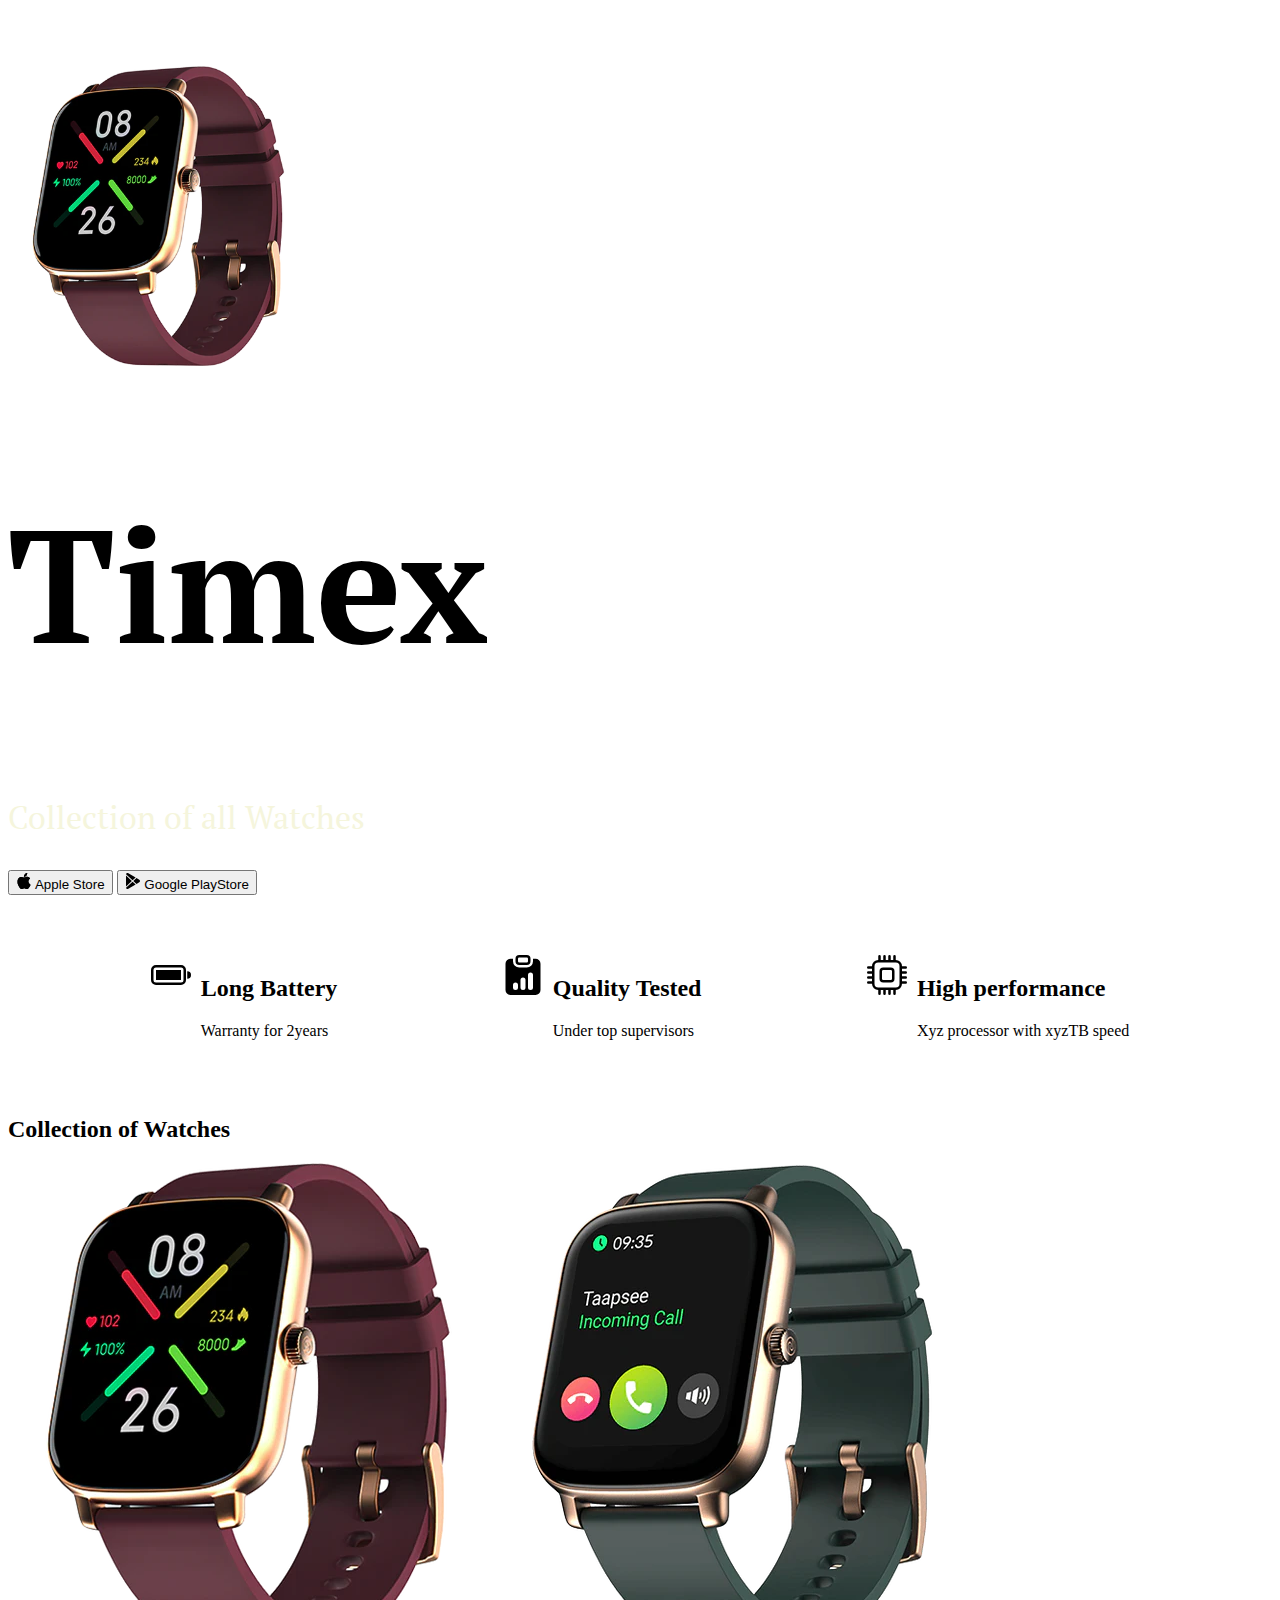
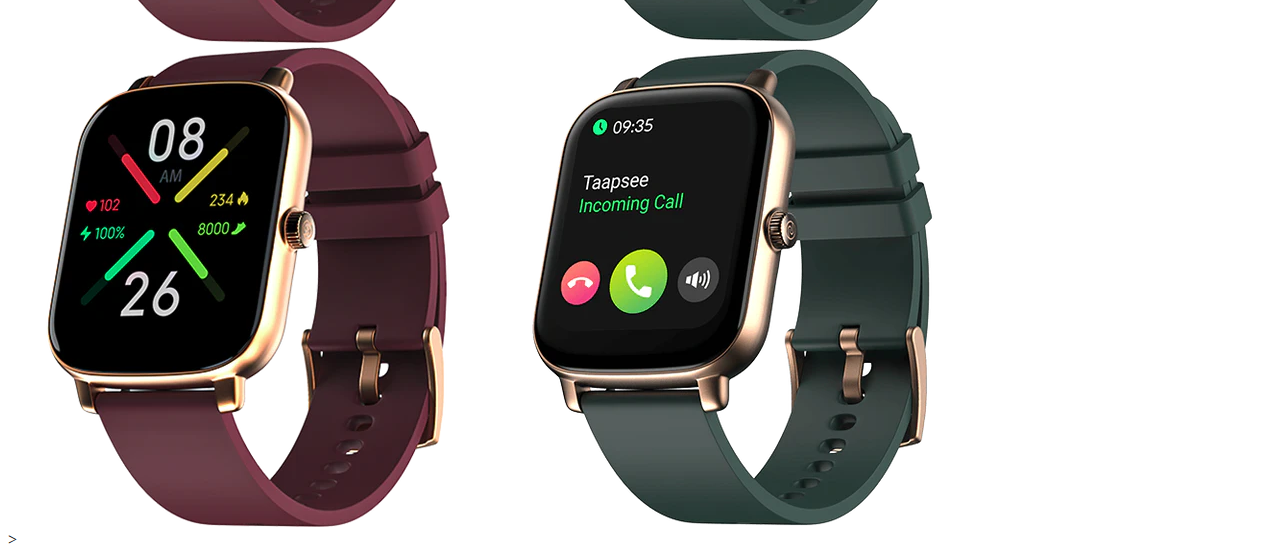
==== index.html @ 405e606c "Add files via upload" ====
<!DOCTYPE html>
<html lang="en">

<head>
  <meta charset="UTF-8">
  <meta name="viewport" content="width=device-width, initial-scale=1.0">
  <title>E-mart-Home</title>
  <style>
    .navigation-container{
        margin-top: 0px;
        padding: 20px;
        color: white;
        }
    .navigation-items{
        display: flex;
       justify-content: space-around;
    }
    #text1{
      font-size: 10rem;
      font-family: 'PT Serif', serif;     
    }
    #text2{
      font-size: 2rem;
      font-family: 'PT Serif', serif; 
      color: beige;
    }
    .features-container{
      margin: 50px;
      padding: 10px;
    }
    .features-items{
      display: flex;
      justify-content: space-around;

    }
    .markers{
      float: left;
      }
      .items{
        float: right;
       }
       .icons{
        display: flex;
        gap: 10px;
       }
      
        
        
     

   
    
    </style>
    <link rel="preconnect" href="https://fonts.googleapis.com">
    <link rel="preconnect" href="https://fonts.gstatic.com" crossorigin>
    <link href="https://fonts.googleapis.com/css2?family=Noto+Serif:wght@500&family=Paytone+One&display=swap" rel="stylesheet">
    <link href="https://cdn.jsdelivr.net/npm/bootstrap@5.3.1/dist/css/bootstrap.min.css" rel="stylesheet" integrity="sha384-4bw+/aepP/YC94hEpVNVgiZdgIC5+VKNBQNGCHeKRQN+PtmoHDEXuppvnDJzQIu9" crossorigin="anonymous">
    </head>
    <link rel="preconnect" href="https://fonts.googleapis.com">
    <link rel="preconnect" href="https://fonts.gstatic.com" crossorigin>
<link rel="preconnect" href="https://fonts.googleapis.com">
<link rel="preconnect" href="https://fonts.gstatic.com" crossorigin>
<link href="https://fonts.googleapis.com/css2?family=Anton&family=Dancing+Script&family=Libre+Baskerville&family=PT+Serif:wght@700&family=Poppins:ital,wght@1,500&display=swap" rel="stylesheet">
<link href="https://fonts.googleapis.com/css2?family=Anton&family=Dancing+Script&family=Libre+Baskerville&family=PT+Serif:wght@700&display=swap" rel="stylesheet">
    <link rel="stylesheet"  href="./styles.css">
    <body>
        <section id="title" class="gradient-background">
                <div class="navigation-container">
                <div class="navigation-items">
                <div class="About-us">About Us</div>
                <div class="Contact-us">Contact us</div>
                <div class="Products">Products</div>
                <div class="Checkout" id="Checkout">Checkout</div>
                </div>
            </div>
            <div class="container col-xxl-8 px-4 py-5">
                    <div class="row flex-lg-row-reverse align-items-center g-5 py-5">
                      <div class="col-10 col-sm-8 col-lg-6">
                        <img src="./Images/sm1.jpg" class="d-block mx-lg-auto img-fluid" alt="Smart Watch"  height="300" loading="lazy">
                      </div>
                      <div class="col-lg-6">
                        <h1 id="text1" class="display-5 fw-bold text-body-emphasis lh-1 mb-1">Timex</h1>
                        <p id="text2">Collection of all Watches</p>
                        
                        <div class="d-grid gap-2 d-md-flex justify-content-md-start">
                          <button type="button" class="btn btn-dark btn-lg px-4 me-md-2"><svg xmlns="http://www.w3.org/2000/svg" width="16" height="16" fill="currentColor"
                            class="bi bi-apple mb-1" viewBox="0 0 16 16">
            <path
                              d="M11.182.008C11.148-.03 9.923.023 8.857 1.18c-1.066 1.156-.902 2.482-.878 2.516.024.034 1.52.087 2.475-1.258.955-1.345.762-2.391.728-2.43Zm3.314 11.733c-.048-.096-2.325-1.234-2.113-3.422.212-2.189 1.675-2.789 1.698-2.854.023-.065-.597-.79-1.254-1.157a3.692 3.692 0 0 0-1.563-.434c-.108-.003-.483-.095-1.254.116-.508.139-1.653.589-1.968.607-.316.018-1.256-.522-2.267-.665-.647-.125-1.333.131-1.824.328-.49.196-1.422.754-2.074 2.237-.652 1.482-.311 3.83-.067 4.56.244.729.625 1.924 1.273 2.796.576.984 1.34 1.667 1.659 1.899.319.232 1.219.386 1.843.067.502-.308 1.408-.485 1.766-.472.357.013 1.061.154 1.782.539.571.197 1.111.115 1.652-.105.541-.221 1.324-1.059 2.238-2.758.347-.79.505-1.217.473-1.282Z" />
            <path
                              d="M11.182.008C11.148-.03 9.923.023 8.857 1.18c-1.066 1.156-.902 2.482-.878 2.516.024.034 1.52.087 2.475-1.258.955-1.345.762-2.391.728-2.43Zm3.314 11.733c-.048-.096-2.325-1.234-2.113-3.422.212-2.189 1.675-2.789 1.698-2.854.023-.065-.597-.79-1.254-1.157a3.692 3.692 0 0 0-1.563-.434c-.108-.003-.483-.095-1.254.116-.508.139-1.653.589-1.968.607-.316.018-1.256-.522-2.267-.665-.647-.125-1.333.131-1.824.328-.49.196-1.422.754-2.074 2.237-.652 1.482-.311 3.83-.067 4.56.244.729.625 1.924 1.273 2.796.576.984 1.34 1.667 1.659 1.899.319.232 1.219.386 1.843.067.502-.308 1.408-.485 1.766-.472.357.013 1.061.154 1.782.539.571.197 1.111.115 1.652-.105.541-.221 1.324-1.059 2.238-2.758.347-.79.505-1.217.473-1.282Z" />
            </svg> Apple Store</button>
                          <button type="button" class="btn btn-dark btn-lg px-4"><svg xmlns="http://www.w3.org/2000/svg" width="16" height="16" fill="currentColor"
                            class="bi bi-google-play mb-1" viewBox="0 0 16 16">
            <path
                              d="M14.222 9.374c1.037-.61 1.037-2.137 0-2.748L11.528 5.04 8.32 8l3.207 2.96 2.694-1.586Zm-3.595 2.116L7.583 8.68 1.03 14.73c.201 1.029 1.36 1.61 2.303 1.055l7.294-4.295ZM1 13.396V2.603L6.846 8 1 13.396ZM1.03 1.27l6.553 6.05 3.044-2.81L3.333.215C2.39-.341 1.231.24 1.03 1.27Z" />
            </svg>
             Google PlayStore</button>
                        </div>
                      </div>
                    </div>
                  </div>
                
                <script src="https://cdn.jsdelivr.net/npm/bootstrap@5.3.1/dist/js/bootstrap.bundle.min.js" integrity="sha384-HwwvtgBNo3bZJJLYd8oVXjrBZt8cqVSpeBNS5n7C8IVInixGAoxmnlMuBnhbgrkm" crossorigin="anonymous"></script>
            </div>
        </section>
        <!--Features-->
        <section id="features">
          <div class="features-container">
            <div class="features-items">
              <div class="icons">
                <div class="markers"><svg xmlns="http://www.w3.org/2000/svg"  width="40" height="40" fill="currentColor" class="bi bi-battery-full" viewBox="0 0 16 16">
                  <path d="M2 6h10v4H2V6z"/>
                  <path d="M2 4a2 2 0 0 0-2 2v4a2 2 0 0 0 2 2h10a2 2 0 0 0 2-2V6a2 2 0 0 0-2-2H2zm10 1a1 1 0 0 1 1 1v4a1 1 0 0 1-1 1H2a1 1 0 0 1-1-1V6a1 1 0 0 1 1-1h10zm4 3a1.5 1.5 0 0 1-1.5 1.5v-3A1.5 1.5 0 0 1 16 8z"/>
                </svg></div>
                <div class="items">
                <h2>Long Battery</h2>
                <p>Warranty for 2years</p>
                </div>
                 </div>
                 <div class="icons">
                  <div class="markers"><svg xmlns="http://www.w3.org/2000/svg" width="40" height="40" fill="currentColor" class="bi bi-clipboard-data-fill" viewBox="0 0 16 16">
                    <path d="M6.5 0A1.5 1.5 0 0 0 5 1.5v1A1.5 1.5 0 0 0 6.5 4h3A1.5 1.5 0 0 0 11 2.5v-1A1.5 1.5 0 0 0 9.5 0h-3Zm3 1a.5.5 0 0 1 .5.5v1a.5.5 0 0 1-.5.5h-3a.5.5 0 0 1-.5-.5v-1a.5.5 0 0 1 .5-.5h3Z"/>
                    <path d="M4 1.5H3a2 2 0 0 0-2 2V14a2 2 0 0 0 2 2h10a2 2 0 0 0 2-2V3.5a2 2 0 0 0-2-2h-1v1A2.5 2.5 0 0 1 9.5 5h-3A2.5 2.5 0 0 1 4 2.5v-1ZM10 8a1 1 0 1 1 2 0v5a1 1 0 1 1-2 0V8Zm-6 4a1 1 0 1 1 2 0v1a1 1 0 1 1-2 0v-1Zm4-3a1 1 0 0 1 1 1v3a1 1 0 1 1-2 0v-3a1 1 0 0 1 1-1Z"/>
                  </svg></div>
                  <div class="items">
                 <h2>Quality Tested</h2>
                  <p>Under top supervisors</p>
                   </div>
                  </div>
                   <div class="icons">
                    <div class="markers"><svg xmlns="http://www.w3.org/2000/svg" width="40" height="40" fill="currentColor" class="bi bi-cpu" viewBox="0 0 16 16">
                      <path d="M5 0a.5.5 0 0 1 .5.5V2h1V.5a.5.5 0 0 1 1 0V2h1V.5a.5.5 0 0 1 1 0V2h1V.5a.5.5 0 0 1 1 0V2A2.5 2.5 0 0 1 14 4.5h1.5a.5.5 0 0 1 0 1H14v1h1.5a.5.5 0 0 1 0 1H14v1h1.5a.5.5 0 0 1 0 1H14v1h1.5a.5.5 0 0 1 0 1H14a2.5 2.5 0 0 1-2.5 2.5v1.5a.5.5 0 0 1-1 0V14h-1v1.5a.5.5 0 0 1-1 0V14h-1v1.5a.5.5 0 0 1-1 0V14h-1v1.5a.5.5 0 0 1-1 0V14A2.5 2.5 0 0 1 2 11.5H.5a.5.5 0 0 1 0-1H2v-1H.5a.5.5 0 0 1 0-1H2v-1H.5a.5.5 0 0 1 0-1H2v-1H.5a.5.5 0 0 1 0-1H2A2.5 2.5 0 0 1 4.5 2V.5A.5.5 0 0 1 5 0zm-.5 3A1.5 1.5 0 0 0 3 4.5v7A1.5 1.5 0 0 0 4.5 13h7a1.5 1.5 0 0 0 1.5-1.5v-7A1.5 1.5 0 0 0 11.5 3h-7zM5 6.5A1.5 1.5 0 0 1 6.5 5h3A1.5 1.5 0 0 1 11 6.5v3A1.5 1.5 0 0 1 9.5 11h-3A1.5 1.5 0 0 1 5 9.5v-3zM6.5 6a.5.5 0 0 0-.5.5v3a.5.5 0 0 0 .5.5h3a.5.5 0 0 0 .5-.5v-3a.5.5 0 0 0-.5-.5h-3z"/>
                    </svg></div>
                    <div class="items">
                    <h2> High performance</h2>
                    <p>Xyz processor with xyzTB speed</p>
                     </div>
                    </div>
                   </div>
                  </div>
                  </section>
                  <!--Collections-->
                  <section id="Collections">
                    <div class="Collections-container mt-5">
                      <div class="Collections-heading">
                        <h2>Collection of Watches</h2>
                      </div>
                      <div class="Collections-images">
                        <img src="./Images/sm1.jpg" alt="...">
                        <img src="./Images/sm2.webp" alt="...">
                        <img src="./Images/sm1.jpg" alt="...">
                        <img src="./Images/sm2.webp" alt="...">


                      </div>>
                      <div class="Collections-heading">

                      </div>

                      



                      
                      

                    </div>
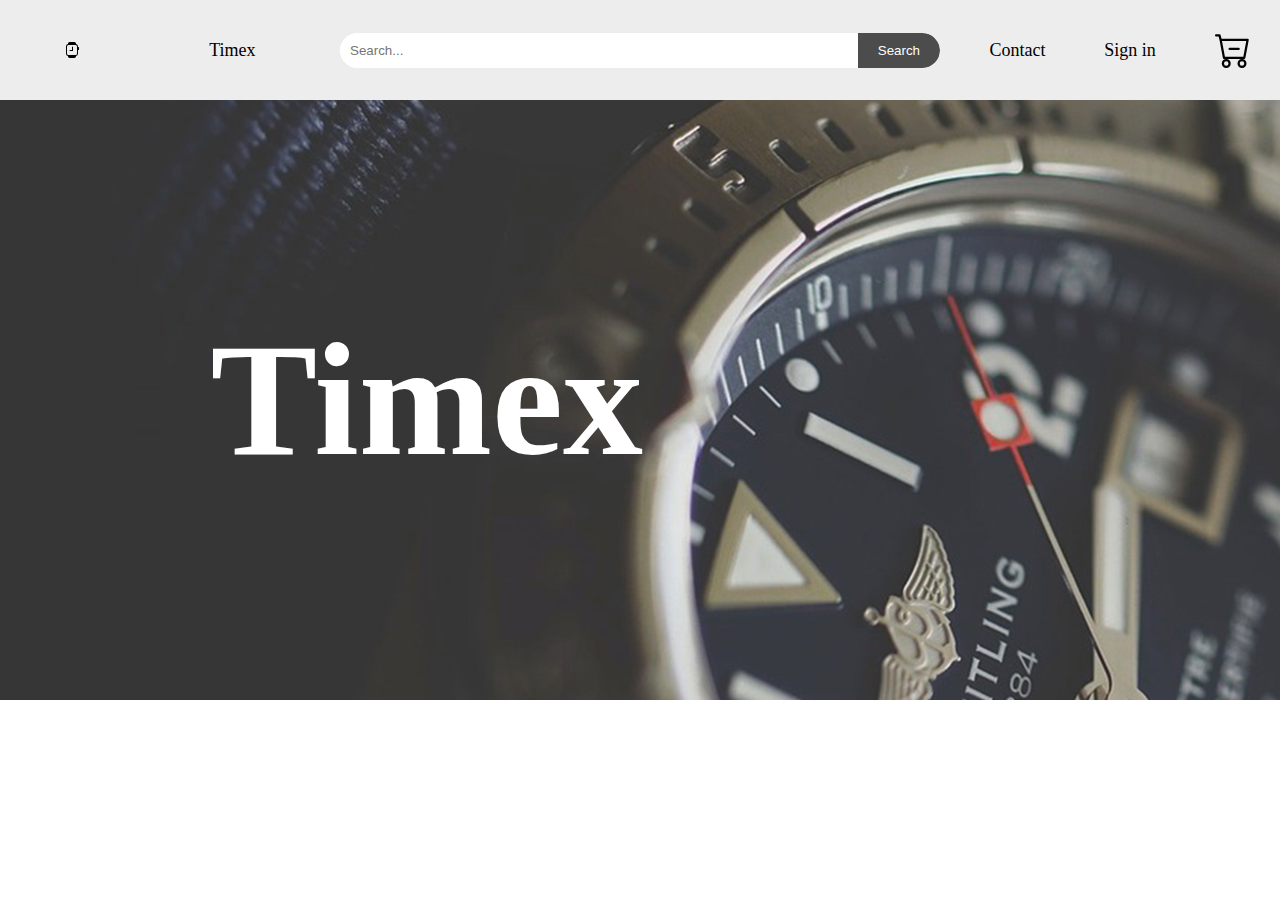
==== commit d643ac24: "Add files via upload" ====
--- a/index.html
+++ b/index.html
@@ -1,170 +1,47 @@
 <!DOCTYPE html>
 <html lang="en">
-
-<head>
-  <meta charset="UTF-8">
-  <meta name="viewport" content="width=device-width, initial-scale=1.0">
-  <title>E-mart-Home</title>
-  <style>
-    .navigation-container{
-        margin-top: 0px;
-        padding: 20px;
-        color: white;
-        }
-    .navigation-items{
-        display: flex;
-       justify-content: space-around;
-    }
-    #text1{
-      font-size: 10rem;
-      font-family: 'PT Serif', serif;     
-    }
-    #text2{
-      font-size: 2rem;
-      font-family: 'PT Serif', serif; 
-      color: beige;
-    }
-    .features-container{
-      margin: 50px;
-      padding: 10px;
-    }
-    .features-items{
-      display: flex;
-      justify-content: space-around;
-
-    }
-    .markers{
-      float: left;
-      }
-      .items{
-        float: right;
-       }
-       .icons{
-        display: flex;
-        gap: 10px;
-       }
-      
-        
-        
-     
-
-   
+  <head>
+    <meta charset="UTF-8">
+    <meta name="viewport" content="width=device-width, initial-scale=1.0">
+    <link rel="icon" href="./Images/logo.png" type="image/x-icon">
+    <title>TIMEX</title>
+    <link rel="stylesheet" href="./styles.css" />
     
-    </style>
-    <link rel="preconnect" href="https://fonts.googleapis.com">
-    <link rel="preconnect" href="https://fonts.gstatic.com" crossorigin>
-    <link href="https://fonts.googleapis.com/css2?family=Noto+Serif:wght@500&family=Paytone+One&display=swap" rel="stylesheet">
-    <link href="https://cdn.jsdelivr.net/npm/bootstrap@5.3.1/dist/css/bootstrap.min.css" rel="stylesheet" integrity="sha384-4bw+/aepP/YC94hEpVNVgiZdgIC5+VKNBQNGCHeKRQN+PtmoHDEXuppvnDJzQIu9" crossorigin="anonymous">
     </head>
-    <link rel="preconnect" href="https://fonts.googleapis.com">
-    <link rel="preconnect" href="https://fonts.gstatic.com" crossorigin>
-<link rel="preconnect" href="https://fonts.googleapis.com">
-<link rel="preconnect" href="https://fonts.gstatic.com" crossorigin>
-<link href="https://fonts.googleapis.com/css2?family=Anton&family=Dancing+Script&family=Libre+Baskerville&family=PT+Serif:wght@700&family=Poppins:ital,wght@1,500&display=swap" rel="stylesheet">
-<link href="https://fonts.googleapis.com/css2?family=Anton&family=Dancing+Script&family=Libre+Baskerville&family=PT+Serif:wght@700&display=swap" rel="stylesheet">
-    <link rel="stylesheet"  href="./styles.css">
     <body>
-        <section id="title" class="gradient-background">
-                <div class="navigation-container">
-                <div class="navigation-items">
-                <div class="About-us">About Us</div>
-                <div class="Contact-us">Contact us</div>
-                <div class="Products">Products</div>
-                <div class="Checkout" id="Checkout">Checkout</div>
+      <div class="container-nav">
+        <div class="nav-items">
+          <svg xmlns="http://www.w3.org/2000/svg" width="16" height="56" fill="currentColor" class="bi bi-smartwatch" viewBox="0 0 16 16">
+            <path d="M9 5a.5.5 0 0 0-1 0v3H6a.5.5 0 0 0 0 1h2.5a.5.5 0 0 0 .5-.5V5z"/>
+            <path d="M4 1.667v.383A2.5 2.5 0 0 0 2 4.5v7a2.5 2.5 0 0 0 2 2.45v.383C4 15.253 4.746 16 5.667 16h4.666c.92 0 1.667-.746 1.667-1.667v-.383a2.5 2.5 0 0 0 2-2.45V8h.5a.5.5 0 0 0 .5-.5v-2a.5.5 0 0 0-.5-.5H14v-.5a2.5 2.5 0 0 0-2-2.45v-.383C12 .747 11.254 0 10.333 0H5.667C4.747 0 4 .746 4 1.667zM4.5 3h7A1.5 1.5 0 0 1 13 4.5v7a1.5 1.5 0 0 1-1.5 1.5h-7A1.5 1.5 0 0 1 3 11.5v-7A1.5 1.5 0 0 1 4.5 3z"/>
+          </svg>
+          <p>Timex</p>
+          
+          </div>
+          <div class="nav-items">
+            <div class="search-container">
+              <div class="search-bar">
+                <input type="text" id="search-input" placeholder="Search...">
+                <button id="search-button">Search</button>
+              </div>
                 </div>
             </div>
-            <div class="container col-xxl-8 px-4 py-5">
-                    <div class="row flex-lg-row-reverse align-items-center g-5 py-5">
-                      <div class="col-10 col-sm-8 col-lg-6">
-                        <img src="./Images/sm1.jpg" class="d-block mx-lg-auto img-fluid" alt="Smart Watch"  height="300" loading="lazy">
-                      </div>
-                      <div class="col-lg-6">
-                        <h1 id="text1" class="display-5 fw-bold text-body-emphasis lh-1 mb-1">Timex</h1>
-                        <p id="text2">Collection of all Watches</p>
-                        
-                        <div class="d-grid gap-2 d-md-flex justify-content-md-start">
-                          <button type="button" class="btn btn-dark btn-lg px-4 me-md-2"><svg xmlns="http://www.w3.org/2000/svg" width="16" height="16" fill="currentColor"
-                            class="bi bi-apple mb-1" viewBox="0 0 16 16">
-            <path
-                              d="M11.182.008C11.148-.03 9.923.023 8.857 1.18c-1.066 1.156-.902 2.482-.878 2.516.024.034 1.52.087 2.475-1.258.955-1.345.762-2.391.728-2.43Zm3.314 11.733c-.048-.096-2.325-1.234-2.113-3.422.212-2.189 1.675-2.789 1.698-2.854.023-.065-.597-.79-1.254-1.157a3.692 3.692 0 0 0-1.563-.434c-.108-.003-.483-.095-1.254.116-.508.139-1.653.589-1.968.607-.316.018-1.256-.522-2.267-.665-.647-.125-1.333.131-1.824.328-.49.196-1.422.754-2.074 2.237-.652 1.482-.311 3.83-.067 4.56.244.729.625 1.924 1.273 2.796.576.984 1.34 1.667 1.659 1.899.319.232 1.219.386 1.843.067.502-.308 1.408-.485 1.766-.472.357.013 1.061.154 1.782.539.571.197 1.111.115 1.652-.105.541-.221 1.324-1.059 2.238-2.758.347-.79.505-1.217.473-1.282Z" />
-            <path
-                              d="M11.182.008C11.148-.03 9.923.023 8.857 1.18c-1.066 1.156-.902 2.482-.878 2.516.024.034 1.52.087 2.475-1.258.955-1.345.762-2.391.728-2.43Zm3.314 11.733c-.048-.096-2.325-1.234-2.113-3.422.212-2.189 1.675-2.789 1.698-2.854.023-.065-.597-.79-1.254-1.157a3.692 3.692 0 0 0-1.563-.434c-.108-.003-.483-.095-1.254.116-.508.139-1.653.589-1.968.607-.316.018-1.256-.522-2.267-.665-.647-.125-1.333.131-1.824.328-.49.196-1.422.754-2.074 2.237-.652 1.482-.311 3.83-.067 4.56.244.729.625 1.924 1.273 2.796.576.984 1.34 1.667 1.659 1.899.319.232 1.219.386 1.843.067.502-.308 1.408-.485 1.766-.472.357.013 1.061.154 1.782.539.571.197 1.111.115 1.652-.105.541-.221 1.324-1.059 2.238-2.758.347-.79.505-1.217.473-1.282Z" />
-            </svg> Apple Store</button>
-                          <button type="button" class="btn btn-dark btn-lg px-4"><svg xmlns="http://www.w3.org/2000/svg" width="16" height="16" fill="currentColor"
-                            class="bi bi-google-play mb-1" viewBox="0 0 16 16">
-            <path
-                              d="M14.222 9.374c1.037-.61 1.037-2.137 0-2.748L11.528 5.04 8.32 8l3.207 2.96 2.694-1.586Zm-3.595 2.116L7.583 8.68 1.03 14.73c.201 1.029 1.36 1.61 2.303 1.055l7.294-4.295ZM1 13.396V2.603L6.846 8 1 13.396ZM1.03 1.27l6.553 6.05 3.044-2.81L3.333.215C2.39-.341 1.231.24 1.03 1.27Z" />
-            </svg>
-             Google PlayStore</button>
-                        </div>
-                      </div>
-                    </div>
-                  </div>
-                
-                <script src="https://cdn.jsdelivr.net/npm/bootstrap@5.3.1/dist/js/bootstrap.bundle.min.js" integrity="sha384-HwwvtgBNo3bZJJLYd8oVXjrBZt8cqVSpeBNS5n7C8IVInixGAoxmnlMuBnhbgrkm" crossorigin="anonymous"></script>
-            </div>
-        </section>
-        <!--Features-->
-        <section id="features">
-          <div class="features-container">
-            <div class="features-items">
-              <div class="icons">
-                <div class="markers"><svg xmlns="http://www.w3.org/2000/svg"  width="40" height="40" fill="currentColor" class="bi bi-battery-full" viewBox="0 0 16 16">
-                  <path d="M2 6h10v4H2V6z"/>
-                  <path d="M2 4a2 2 0 0 0-2 2v4a2 2 0 0 0 2 2h10a2 2 0 0 0 2-2V6a2 2 0 0 0-2-2H2zm10 1a1 1 0 0 1 1 1v4a1 1 0 0 1-1 1H2a1 1 0 0 1-1-1V6a1 1 0 0 1 1-1h10zm4 3a1.5 1.5 0 0 1-1.5 1.5v-3A1.5 1.5 0 0 1 16 8z"/>
-                </svg></div>
-                <div class="items">
-                <h2>Long Battery</h2>
-                <p>Warranty for 2years</p>
-                </div>
-                 </div>
-                 <div class="icons">
-                  <div class="markers"><svg xmlns="http://www.w3.org/2000/svg" width="40" height="40" fill="currentColor" class="bi bi-clipboard-data-fill" viewBox="0 0 16 16">
-                    <path d="M6.5 0A1.5 1.5 0 0 0 5 1.5v1A1.5 1.5 0 0 0 6.5 4h3A1.5 1.5 0 0 0 11 2.5v-1A1.5 1.5 0 0 0 9.5 0h-3Zm3 1a.5.5 0 0 1 .5.5v1a.5.5 0 0 1-.5.5h-3a.5.5 0 0 1-.5-.5v-1a.5.5 0 0 1 .5-.5h3Z"/>
-                    <path d="M4 1.5H3a2 2 0 0 0-2 2V14a2 2 0 0 0 2 2h10a2 2 0 0 0 2-2V3.5a2 2 0 0 0-2-2h-1v1A2.5 2.5 0 0 1 9.5 5h-3A2.5 2.5 0 0 1 4 2.5v-1ZM10 8a1 1 0 1 1 2 0v5a1 1 0 1 1-2 0V8Zm-6 4a1 1 0 1 1 2 0v1a1 1 0 1 1-2 0v-1Zm4-3a1 1 0 0 1 1 1v3a1 1 0 1 1-2 0v-3a1 1 0 0 1 1-1Z"/>
-                  </svg></div>
-                  <div class="items">
-                 <h2>Quality Tested</h2>
-                  <p>Under top supervisors</p>
-                   </div>
-                  </div>
-                   <div class="icons">
-                    <div class="markers"><svg xmlns="http://www.w3.org/2000/svg" width="40" height="40" fill="currentColor" class="bi bi-cpu" viewBox="0 0 16 16">
-                      <path d="M5 0a.5.5 0 0 1 .5.5V2h1V.5a.5.5 0 0 1 1 0V2h1V.5a.5.5 0 0 1 1 0V2h1V.5a.5.5 0 0 1 1 0V2A2.5 2.5 0 0 1 14 4.5h1.5a.5.5 0 0 1 0 1H14v1h1.5a.5.5 0 0 1 0 1H14v1h1.5a.5.5 0 0 1 0 1H14v1h1.5a.5.5 0 0 1 0 1H14a2.5 2.5 0 0 1-2.5 2.5v1.5a.5.5 0 0 1-1 0V14h-1v1.5a.5.5 0 0 1-1 0V14h-1v1.5a.5.5 0 0 1-1 0V14h-1v1.5a.5.5 0 0 1-1 0V14A2.5 2.5 0 0 1 2 11.5H.5a.5.5 0 0 1 0-1H2v-1H.5a.5.5 0 0 1 0-1H2v-1H.5a.5.5 0 0 1 0-1H2v-1H.5a.5.5 0 0 1 0-1H2A2.5 2.5 0 0 1 4.5 2V.5A.5.5 0 0 1 5 0zm-.5 3A1.5 1.5 0 0 0 3 4.5v7A1.5 1.5 0 0 0 4.5 13h7a1.5 1.5 0 0 0 1.5-1.5v-7A1.5 1.5 0 0 0 11.5 3h-7zM5 6.5A1.5 1.5 0 0 1 6.5 5h3A1.5 1.5 0 0 1 11 6.5v3A1.5 1.5 0 0 1 9.5 11h-3A1.5 1.5 0 0 1 5 9.5v-3zM6.5 6a.5.5 0 0 0-.5.5v3a.5.5 0 0 0 .5.5h3a.5.5 0 0 0 .5-.5v-3a.5.5 0 0 0-.5-.5h-3z"/>
-                    </svg></div>
-                    <div class="items">
-                    <h2> High performance</h2>
-                    <p>Xyz processor with xyzTB speed</p>
-                     </div>
-                    </div>
-                   </div>
-                  </div>
-                  </section>
-                  <!--Collections-->
-                  <section id="Collections">
-                    <div class="Collections-container mt-5">
-                      <div class="Collections-heading">
-                        <h2>Collection of Watches</h2>
-                      </div>
-                      <div class="Collections-images">
-                        <img src="./Images/sm1.jpg" alt="...">
-                        <img src="./Images/sm2.webp" alt="...">
-                        <img src="./Images/sm1.jpg" alt="...">
-                        <img src="./Images/sm2.webp" alt="...">
-
-
-                      </div>>
-                      <div class="Collections-heading">
-
-                      </div>
-
-                      
-
-
-
-                      
-                      
-
-                    </div>
-                  
-                 +            <div class="nav-items">
+              <p> Contact</p>
+              <p>Sign in</p>
+              <svg xmlns="http://www.w3.org/2000/svg" width="36" height="56" fill="currentColor" class="bi bi-cart-dash" viewBox="0 0 16 16">
+                <path d="M6.5 7a.5.5 0 0 0 0 1h4a.5.5 0 0 0 0-1h-4z"/>
+                <path d="M.5 1a.5.5 0 0 0 0 1h1.11l.401 1.607 1.498 7.985A.5.5 0 0 0 4 12h1a2 2 0 1 0 0 4 2 2 0 0 0 0-4h7a2 2 0 1 0 0 4 2 2 0 0 0 0-4h1a.5.5 0 0 0 .491-.408l1.5-8A.5.5 0 0 0 14.5 3H2.89l-.405-1.621A.5.5 0 0 0 2 1H.5zm3.915 10L3.102 4h10.796l-1.313 7h-8.17zM6 14a1 1 0 1 1-2 0 1 1 0 0 1 2 0zm7 0a1 1 0 1 1-2 0 1 1 0 0 1 2 0z"/>
+              </svg>
+              </div>
+              </div>
+              <div class="display-container">
+                  <div class="Timex">
+                  <h1>Timex </h1>   
+              </div>
+              </div>
+              </body>
+              </html>
+             
+          
+      --- a/styles.css
+++ b/styles.css
@@ -0,0 +1,81 @@
+  
+  .container-nav{
+    display: grid;
+    background-color:rgb(237, 237, 237);
+    grid-template-columns: 1fr 2fr 1fr;
+    grid-template-rows:100px;
+    font-size: 18px;
+    box-shadow: 0px 3px 6px rgba(0, 0, 0, 0.2);;
+  }
+  body{
+    margin: 0px;
+  }
+            
+     .nav-items{
+        height: 100px;
+        display: flex;
+        justify-content: space-around;
+        align-items: center;
+        color:black;
+      }
+     
+  .search-container {
+    width: 600px;
+    margin: 0 auto;
+    padding: 20px;
+  }
+  
+  .search-bar {
+    display: flex;
+    border-radius: 20px;
+    overflow: hidden;
+    background-color: #fff;
+      }
+  
+  #search-input {
+    flex-grow: 1;
+    border: none;
+    padding: 10px;
+    border-radius: 20px 0 0 20px;
+  }
+  
+  #search-button {
+    background-color: #4c4c4c;
+    color: #fff;
+    border: none;
+    padding: 10px 20px;
+    cursor: pointer;
+    border-radius: 0 20px 20px 0;
+  }
+  .display-container{
+    display: grid;
+    grid-template-columns: 2fr 1fr;
+    grid-template-rows: 600px auto;
+    background-image: url(Images/Banner.jpg);
+    }
+    button{
+      background-color: #3498db; /* Background color */
+      color: #fff; /* Text color */
+      padding: 10px 20px; /* Padding (top/bottom, left/right) */
+      border: none; /* Remove the default button border */
+      border-radius: 5px; /* Rounded corners */
+      cursor: pointer; /* Cursor style on hover */
+    }
+
+    /* Adding a hover effect */
+    button:hover {
+      background-color: #2980b9; /* New background color on hover */
+    }
+    .Timex{
+     display: flex;
+     justify-content: center;
+     align-items: center;
+     
+    }
+    .Timex > h1{
+      font-size: 10em;
+      margin: 0;
+      color: white;
+    }
+   
+  
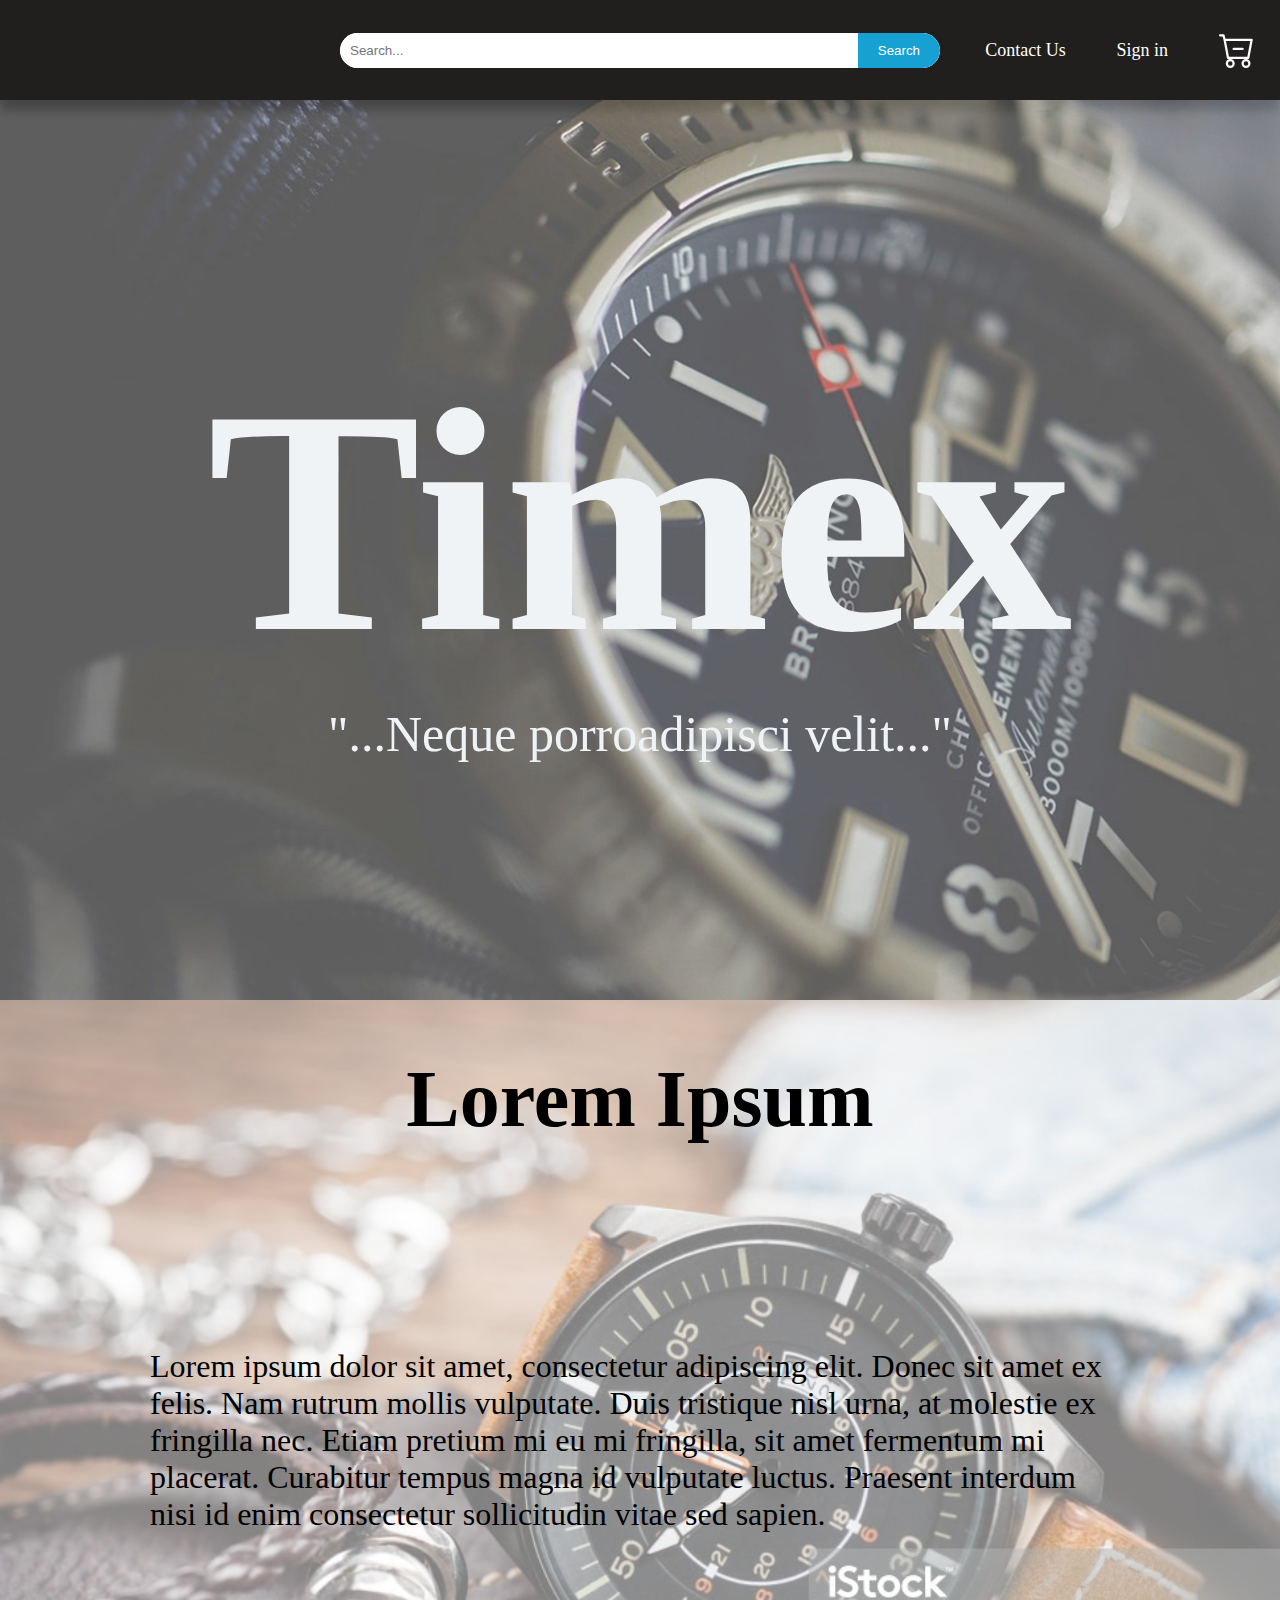
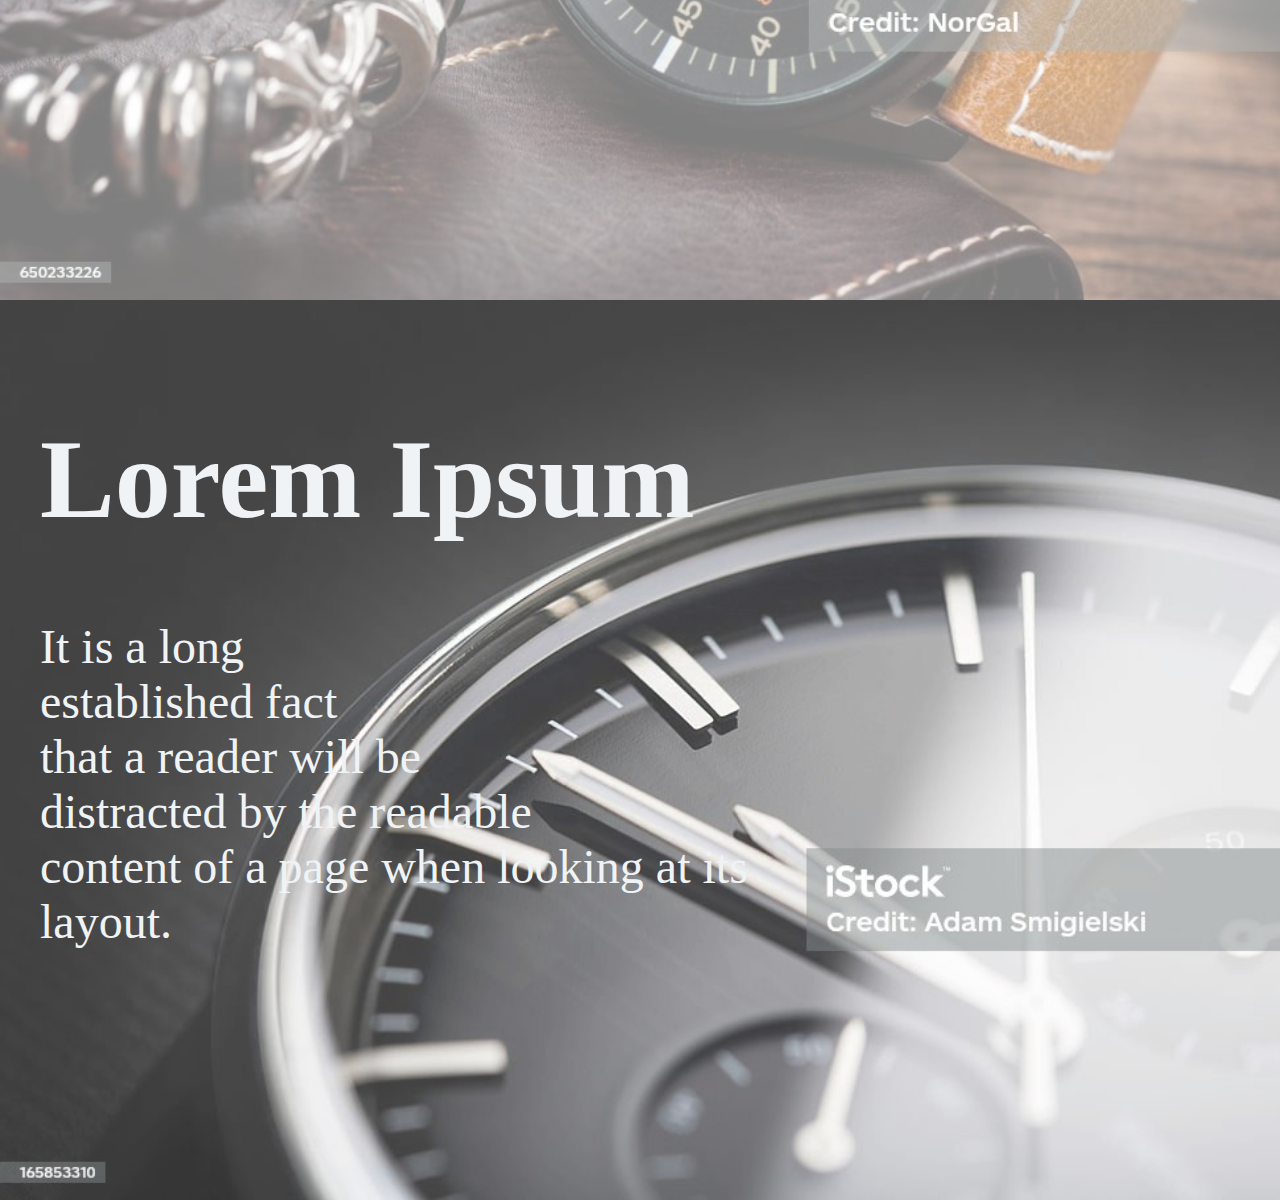
==== commit c155b592: "Add files via upload" ====
--- a/index.html
+++ b/index.html
@@ -7,17 +7,13 @@
     <title>TIMEX</title>
     <link rel="stylesheet" href="./styles.css" />
     
+    
     </head>
     <body>
       <div class="container-nav">
         <div class="nav-items">
-          <svg xmlns="http://www.w3.org/2000/svg" width="16" height="56" fill="currentColor" class="bi bi-smartwatch" viewBox="0 0 16 16">
-            <path d="M9 5a.5.5 0 0 0-1 0v3H6a.5.5 0 0 0 0 1h2.5a.5.5 0 0 0 .5-.5V5z"/>
-            <path d="M4 1.667v.383A2.5 2.5 0 0 0 2 4.5v7a2.5 2.5 0 0 0 2 2.45v.383C4 15.253 4.746 16 5.667 16h4.666c.92 0 1.667-.746 1.667-1.667v-.383a2.5 2.5 0 0 0 2-2.45V8h.5a.5.5 0 0 0 .5-.5v-2a.5.5 0 0 0-.5-.5H14v-.5a2.5 2.5 0 0 0-2-2.45v-.383C12 .747 11.254 0 10.333 0H5.667C4.747 0 4 .746 4 1.667zM4.5 3h7A1.5 1.5 0 0 1 13 4.5v7a1.5 1.5 0 0 1-1.5 1.5h-7A1.5 1.5 0 0 1 3 11.5v-7A1.5 1.5 0 0 1 4.5 3z"/>
-          </svg>
-          <p>Timex</p>
-          
-          </div>
+           
+            </div>
           <div class="nav-items">
             <div class="search-container">
               <div class="search-bar">
@@ -27,7 +23,7 @@
                 </div>
             </div>
             <div class="nav-items">
-              <p> Contact</p>
+              <p>Contact Us</p>
               <p>Sign in</p>
               <svg xmlns="http://www.w3.org/2000/svg" width="36" height="56" fill="currentColor" class="bi bi-cart-dash" viewBox="0 0 16 16">
                 <path d="M6.5 7a.5.5 0 0 0 0 1h4a.5.5 0 0 0 0-1h-4z"/>
@@ -35,10 +31,34 @@
               </svg>
               </div>
               </div>
-              <div class="display-container">
-                  <div class="Timex">
-                  <h1>Timex </h1>   
+              <div class="hero">
+                <div class="hero-items">
+                <h1>Timex</h1>
+                <p>"...Neque porroadipisci velit..."</p>
               </div>
+              </div>
+              <div class="content1">
+                <div class="content1-items">
+                  <h1>Lorem Ipsum</h1>
+                  <p>Lorem ipsum dolor sit amet, consectetur adipiscing elit. Donec sit amet ex felis. Nam rutrum mollis vulputate. Duis tristique nisl urna, at molestie ex fringilla nec. Etiam pretium mi eu mi fringilla, sit amet fermentum mi placerat. Curabitur tempus magna id vulputate luctus. Praesent interdum nisi id enim consectetur sollicitudin vitae sed sapien.</p>
+
+                </div>
+              </div>
+              <div class="content2">
+                <div class="content2-items">
+                  <h1>Lorem Ipsum</h1>
+                  <p>It is a long</p>
+                  <p>established fact </p>
+                  <p>that a reader will be </p>
+                  <p>distracted by the readable</p>
+                  <p> content of a page when looking at its layout.</p>
+
+                </div>
+                
+
+              </div>
+            
+
               </div>
               </body>
               </html>
--- a/styles.css
+++ b/styles.css
@@ -1,24 +1,24 @@
-  
+
+  body{
+    margin: 0;
+    padding: 0;
+  }
   .container-nav{
     display: grid;
-    background-color:rgb(237, 237, 237);
     grid-template-columns: 1fr 2fr 1fr;
     grid-template-rows:100px;
     font-size: 18px;
-    box-shadow: 0px 3px 6px rgba(0, 0, 0, 0.2);;
-  }
-  body{
-    margin: 0px;
-  }
-            
+    background-color:#211e1e;
+    box-shadow: 0px 10px 10px rgba(0, 0, 0, 0.5);
+  }           
      .nav-items{
         height: 100px;
         display: flex;
         justify-content: space-around;
         align-items: center;
-        color:black;
+        color:white;
       }
-     
+
   .search-container {
     width: 600px;
     margin: 0 auto;
@@ -40,7 +40,7 @@
   }
   
   #search-button {
-    background-color: #4c4c4c;
+    background-color:#17a0d2 ;
     color: #fff;
     border: none;
     padding: 10px 20px;
@@ -48,10 +48,11 @@
     border-radius: 0 20px 20px 0;
   }
   .display-container{
+    margin-left:  50px;
     display: grid;
     grid-template-columns: 2fr 1fr;
-    grid-template-rows: 600px auto;
-    background-image: url(Images/Banner.jpg);
+    grid-template-rows: 2fr 1fr auto;
+
     }
     button{
       background-color: #3498db; /* Background color */
@@ -61,21 +62,117 @@
       border-radius: 5px; /* Rounded corners */
       cursor: pointer; /* Cursor style on hover */
     }
+    
+    .hero {
+      position: relative; 
+      height: 100vh;
+      width: 100%;
+      display:grid;
+      grid-template-rows: 2fr;
+        }
+  
+  .hero::before {    
+        content: "";
+        background-image: url(Images/Banner.jpg);
+        background-size: cover;
+        position: absolute;
+        top: 0px;
+        right: 0px;
+        bottom: 0px;
+        left: 0px;
+        opacity: 0.8;
+  }
+  .hero-items{
+    position: relative;
+    display: flex;
+    flex-direction: column;
+    justify-content: center;
+    align-items: center;
+  }
+  .hero-items h1{
+    font-size: 20rem;
+    margin-top: 0;
+    margin-bottom: 0;
+    color: #f0f3f6;
+  }
+  .hero-items p{
+    font-size: 50px;
+    margin: 0;
+    color: #f0f3f6;
+  }
+  .content1{
+    position: relative;
+    height: 100vh;
+    width: 100%;
+  }
+  .content1-items{
+    display: flex;
+    flex-direction: column;
+    justify-content: center;
+    align-items: center;
+  }
+  
+  .content1::before{
+    content: "";
+    background-image: url(Images/content1.jpg);
+    background-size: cover;
+    position: absolute;
+    top: 0px;
+    right: 0px;
+    bottom: 0px;
+    left: 0px;
+    opacity: 0.5;
+}
+.content1-items h1{
+  position: relative;
+  font-size: 5rem;
+}
+.content1-items p{
+  position: relative;
+  font-size: 2rem;
+  margin: 150px;
+  
+}
+.content2{
+  position: relative;
+  height: 100vh;
+  width: 100%;
+  display: grid;
+  grid-template-columns: 2fr 1fr;
+}
+.content2-items{
+  margin: 20px;
+  padding: 20px;
+ 
+}
 
-    /* Adding a hover effect */
-    button:hover {
-      background-color: #2980b9; /* New background color on hover */
-    }
-    .Timex{
-     display: flex;
-     justify-content: center;
-     align-items: center;
-     
-    }
-    .Timex > h1{
-      font-size: 10em;
-      margin: 0;
-      color: white;
-    }
-   
+.content2::before{
+  content: "";
+  background-image: url(Images/content2.jpg);
+  background-size: cover;
+  position: absolute;
+  top: 0px;
+  right: 0px;
+  bottom: 0px;
+  left: 0px;
+  opacity: 0.8;
+}
+.content2-items h1{
+position: relative;
+font-size: 7rem;
+color: #f0f3f6;
+}
+.content2-items p{
+position: relative;
+font-size: 3rem;
+margin: 0;
+color: #f0f3f6;
+
+}
+
+
   
+  
+
+    
+  
